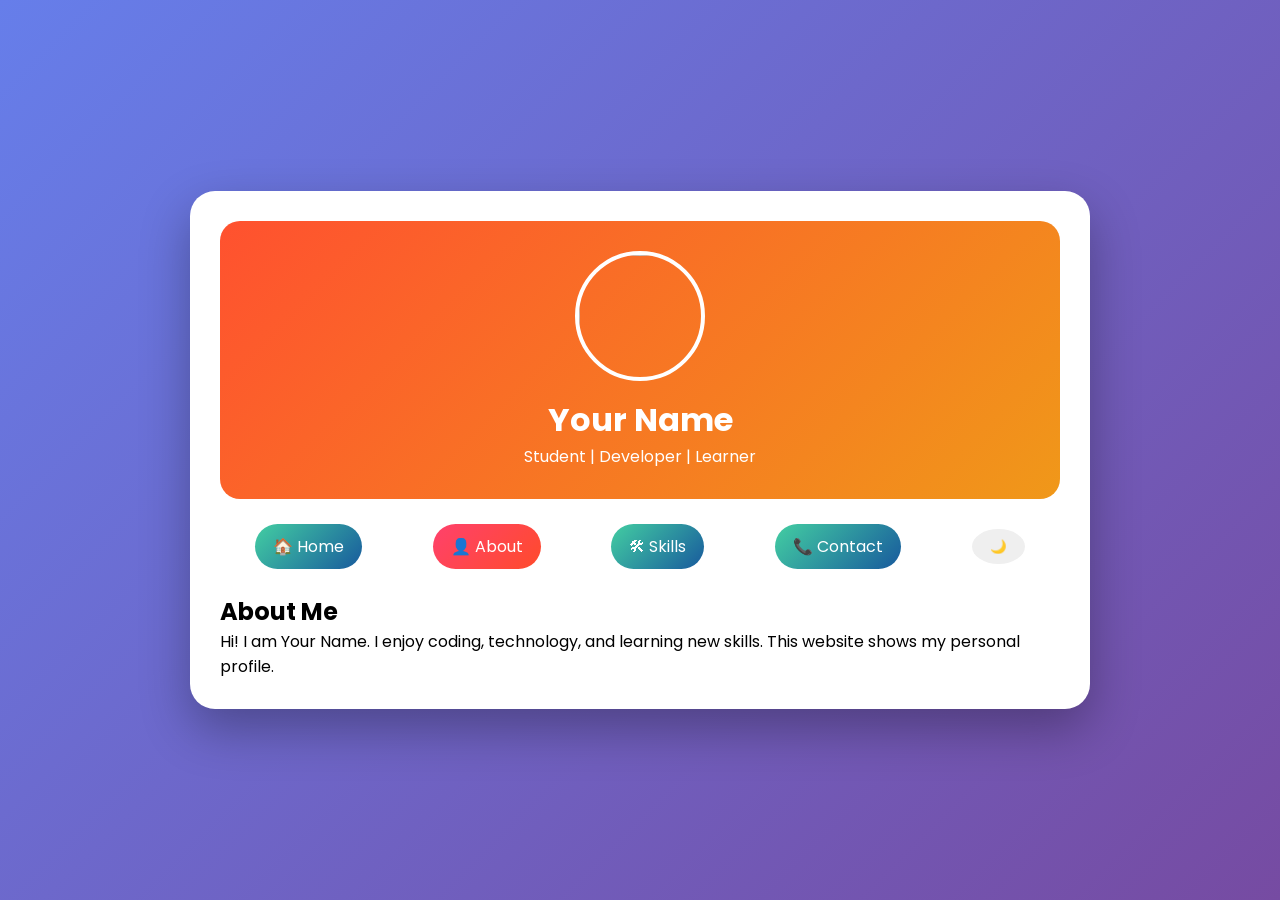
==== about.html @ e42b8ecc "Add files via upload" ====
<!DOCTYPE html>
<html lang="en">
<head>
    <meta charset="UTF-8">
    <title>About | Personal Website</title>
    <link rel="stylesheet" href="style.css">
</head>
<body>

<div class="container">

<header>
    <img src="profile.jpg" class="profile-pic">
    <h1>Your Name</h1>
    <p>Student | Developer | Learner</p>
</header>

<nav>
    <a href="index.html">🏠 Home</a>
    <a class="active" href="about.html">👤 About</a>
    <a href="skills.html">🛠 Skills</a>
    <a href="contact.html">📞 Contact</a>
    <button onclick="toggleDarkMode()">🌙</button>
</nav>

<section>
    <h2>About Me</h2>
    <p>
        Hi! I am Your Name. I enjoy coding, technology, and learning new skills.
        This website shows my personal profile.
    </p>
</section>

</div>

<script src="script.js"></script>
</body>
</html>
---- style.css ----
@import url('https://fonts.googleapis.com/css2?family=Poppins:wght@300;400;600&display=swap');

* {
    margin: 0;
    padding: 0;
    box-sizing: border-box;
}

body {
    font-family: 'Poppins', sans-serif;
    background: linear-gradient(135deg, #667eea, #764ba2);
    min-height: 100vh;
    display: flex;
    justify-content: center;
    align-items: center;
    transition: 0.4s;
}

body.dark {
    background: #121212;
}

.container {
    background: white;
    width: 90%;
    max-width: 900px;
    border-radius: 25px;
    padding: 30px;
    box-shadow: 0 20px 50px rgba(0,0,0,0.3);
}

body.dark .container {
    background: #1e1e1e;
    color: white;
}

header {
    text-align: center;
    background: linear-gradient(135deg, #ff512f, #f09819);
    color: white;
    padding: 30px;
    border-radius: 20px;
}

.profile-pic {
    width: 130px;
    height: 130px;
    border-radius: 50%;
    border: 4px solid white;
    object-fit: cover;
    margin-bottom: 15px;
}

nav {
    display: flex;
    justify-content: space-around;
    align-items: center;
    margin: 25px 0;
    flex-wrap: wrap;
}

nav a {
    text-decoration: none;
    color: white;
    background: linear-gradient(135deg, #43cea2, #185a9d);
    padding: 10px 18px;
    border-radius: 30px;
}

nav a.active {
    background: linear-gradient(135deg, #ff416c, #ff4b2b);
}

nav button {
    border: none;
    padding: 10px 18px;
    border-radius: 50%;
    cursor: pointer;
}

section {
    margin-top: 20px;
}

.skill {
    margin: 15px 0;
}

.bar {
    background: #ddd;
    border-radius: 20px;
    overflow: hidden;
}

.bar div {
    height: 14px;
    background: linear-gradient(135deg, #667eea, #764ba2);
}
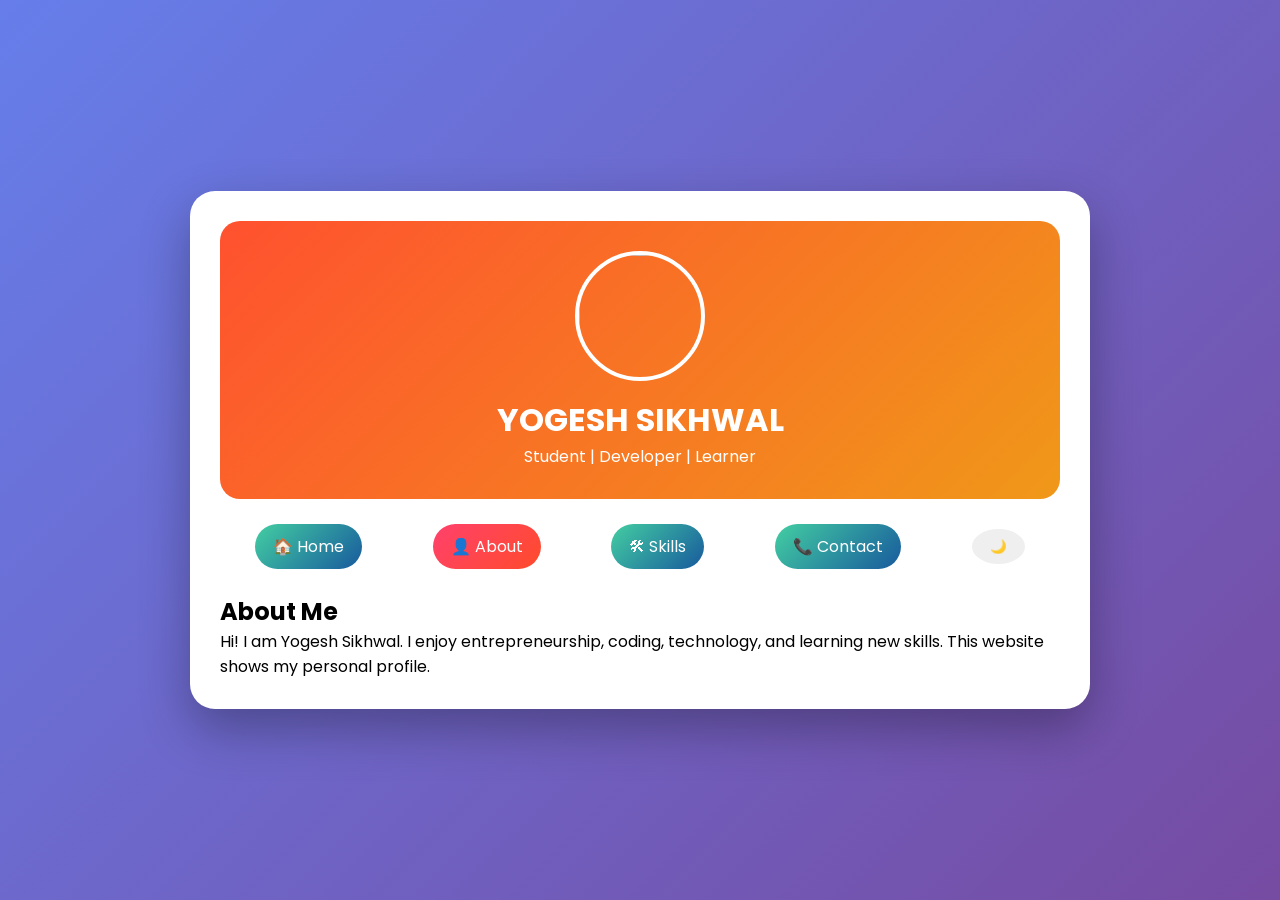
==== commit 8d7c3741: "Add files via upload" ====
--- a/about.html
+++ b/about.html
@@ -11,7 +11,7 @@
 
 <header>
     <img src="profile.jpg" class="profile-pic">
-    <h1>Your Name</h1>
+    <h1>YOGESH SIKHWAL</h1>
     <p>Student | Developer | Learner</p>
 </header>
 
@@ -26,7 +26,7 @@
 <section>
     <h2>About Me</h2>
     <p>
-        Hi! I am Your Name. I enjoy coding, technology, and learning new skills.
+        Hi! I am Yogesh Sikhwal. I enjoy entrepreneurship, coding, technology, and learning new skills.
         This website shows my personal profile.
     </p>
 </section>
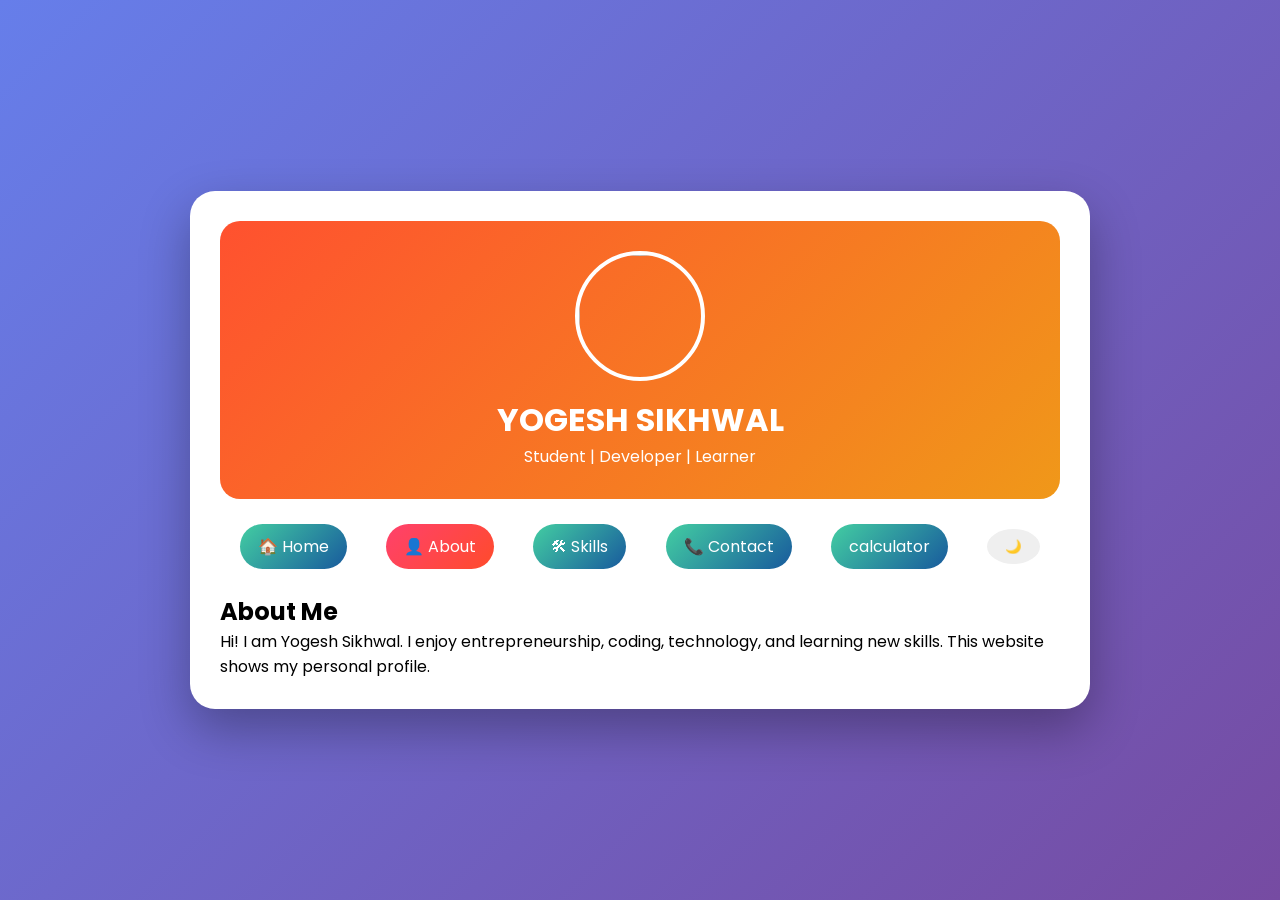
==== commit a2533ce1: "Add files via upload" ====
--- a/about.html
+++ b/about.html
@@ -20,6 +20,7 @@
     <a class="active" href="about.html">👤 About</a>
     <a href="skills.html">🛠 Skills</a>
     <a href="contact.html">📞 Contact</a>
+    <a href="calculator.html">calculator</a>
     <button onclick="toggleDarkMode()">🌙</button>
 </nav>
 
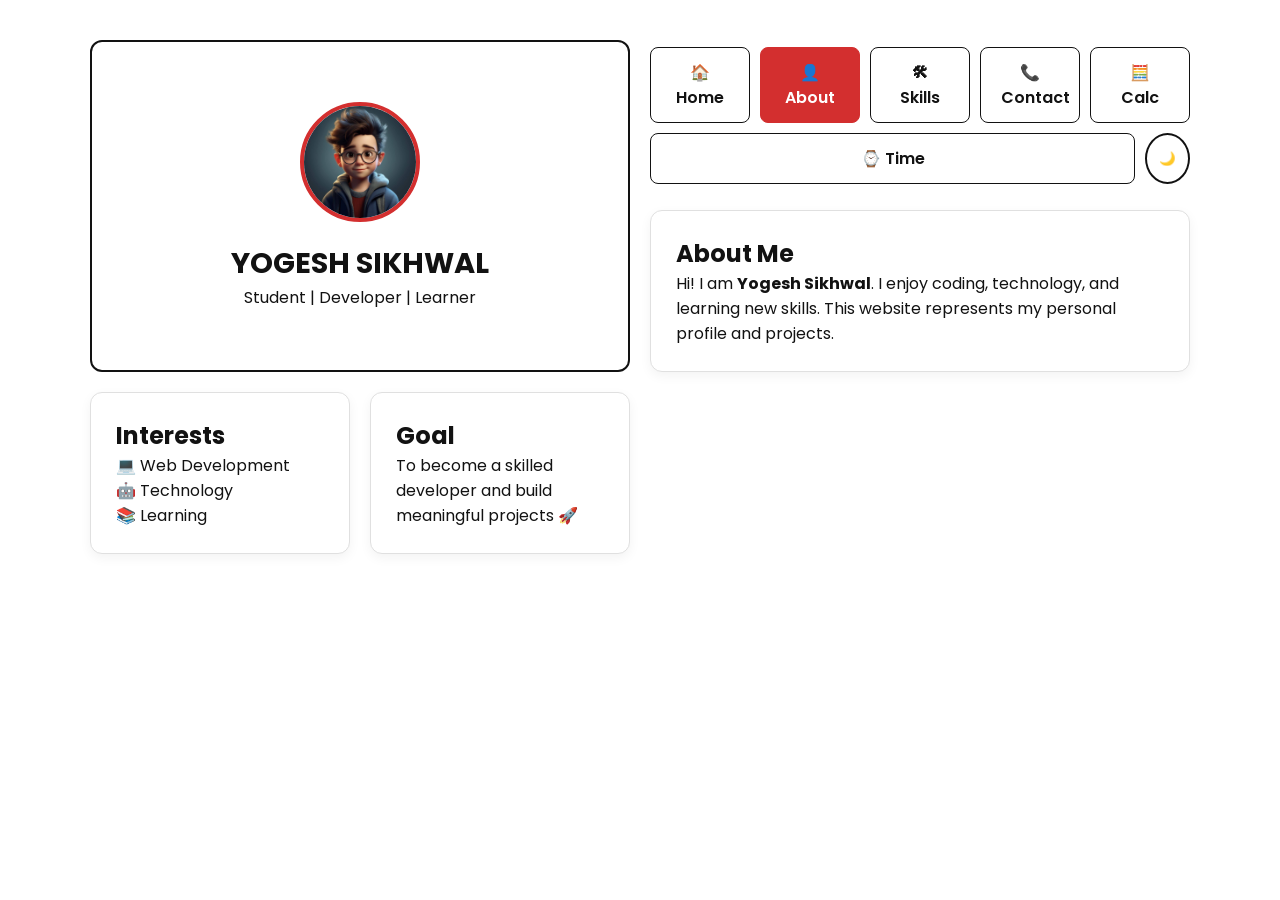
==== commit 06b5dc2b: "Add files via upload" ====
--- a/about.html
+++ b/about.html
@@ -2,38 +2,51 @@
 <html lang="en">
 <head>
     <meta charset="UTF-8">
-    <title>About | Personal Website</title>
+    <meta name="viewport" content="width=device-width, initial-scale=1.0">
+    <title>About | Yogesh Sikhwal</title>
     <link rel="stylesheet" href="style.css">
 </head>
 <body>
 
-<div class="container">
+    <div class="container">
 
-<header>
-    <img src="profile.jpg" class="profile-pic">
-    <h1>YOGESH SIKHWAL</h1>
-    <p>Student | Developer | Learner</p>
-</header>
+        <header>
+            <img src="profile.jpg" class="profile-pic" alt="Profile Photo">
+            <h1>YOGESH SIKHWAL</h1>
+            <p>Student | Developer | Learner</p>
+        </header>
 
-<nav>
-    <a href="index.html">🏠 Home</a>
-    <a class="active" href="about.html">👤 About</a>
-    <a href="skills.html">🛠 Skills</a>
-    <a href="contact.html">📞 Contact</a>
-    <a href="calculator.html">calculator</a>
-    <button onclick="toggleDarkMode()">🌙</button>
-</nav>
+        <nav>
+            <a href="index.html">🏠 Home</a>
+            <a class="active" href="about.html">👤 About</a>
+            <a href="skills.html">🛠 Skills</a>
+            <a href="contact.html">📞 Contact</a>
+            <a href="calculator.html">🧮 Calc</a>
+            <a href="clock.html">⌚ Time</a>
+            <button onclick="toggleDarkMode()">🌙</button>
+        </nav>
 
-<section>
-    <h2>About Me</h2>
-    <p>
-        Hi! I am Yogesh Sikhwal. I enjoy entrepreneurship, coding, technology, and learning new skills.
-        This website shows my personal profile.
-    </p>
-</section>
+        <section class="wide">
+            <h2>About Me</h2>
+            <p>
+                Hi! I am <strong>Yogesh Sikhwal</strong>.  
+                I enjoy coding, technology, and learning new skills.
+                This website represents my personal profile and projects.
+            </p>
+        </section>
 
-</div>
+        <section>
+            <h2>Interests</h2>
+            <p>💻 Web Development<br>🤖 Technology<br>📚 Learning</p>
+        </section>
 
-<script src="script.js"></script>
+        <section>
+            <h2>Goal</h2>
+            <p>To become a skilled developer and build meaningful projects 🚀</p>
+        </section>
+
+    </div>
+
+    <script src="script.js"></script>
 </body>
 </html>
--- a/style.css
+++ b/style.css
@@ -1,4 +1,15 @@
-@import url('https://fonts.googleapis.com/css2?family=Poppins:wght@300;400;600&display=swap');
+@import url('https://fonts.googleapis.com/css2?family=Poppins:wght@300;400;600;700&display=swap');
+
+:root {
+    /* Color Palette Variables */
+    --bg-color: #ffffff;
+    --text-main: #121212;
+    --text-secondary: #555555;
+    --accent-blue: #0056b3;
+    --accent-red: #d32f2f;
+    --border-color: #e0e0e0;
+    --card-shadow: 0 4px 12px rgba(0, 0, 0, 0.05);
+}
 
 * {
     margin: 0;
@@ -8,92 +19,195 @@
 
 body {
     font-family: 'Poppins', sans-serif;
-    background: linear-gradient(135deg, #667eea, #764ba2);
+    background-color: var(--bg-color);
+    color: var(--text-main);
     min-height: 100vh;
+    padding: 40px 20px;
     display: flex;
     justify-content: center;
+    align-items: flex-start; /* Aligns to top rather than center for long content */
+}
+
+/* Main Grid Layout */
+.container {
+    background: transparent;
+    width: 100%;
+    max-width: 1100px;
+    /* This creates the "Different Sizes" effect */
+    display: grid;
+    grid-template-columns: repeat(4, 1fr); /* 4 Column Grid */
+    grid-auto-rows: minmax(150px, auto);
+    gap: 20px;
+    box-shadow: none; /* Removed the old container shadow */
+    border-radius: 0;
+    padding: 0;
+}
+
+/* GRID SPANS 
+   Apply these classes to your HTML sections to change their sizes
+*/
+header {
+    grid-column: span 2; /* Header takes 2 columns */
+    grid-row: span 2;    /* Header is taller */
+}
+
+nav {
+    grid-column: span 2; /* Nav takes 2 columns */
+    align-self: center;
+}
+
+section {
+    grid-column: span 1; /* Default sections are small squares */
+    background: white;
+    border: 1px solid var(--border-color);
+    border-radius: 12px;
+    padding: 25px;
+    box-shadow: var(--card-shadow);
+    transition: transform 0.3s ease, border-color 0.3s ease;
+}
+
+/* Special sizing for specific sections (add class="wide" or "tall" to HTML) */
+section.wide {
+    grid-column: span 2;
+}
+
+section.tall {
+    grid-row: span 2;
+}
+
+/* Hover Effects for Cards */
+section:hover, header:hover {
+    transform: translateY(-5px);
+    border-color: var(--accent-blue);
+}
+
+/* Header Styling */
+header {
+    background: #ffffff;
+    border: 2px solid var(--text-main); /* Bold black border */
+    border-radius: 12px;
+    display: flex;
+    flex-direction: column;
+    justify-content: center;
     align-items: center;
-    transition: 0.4s;
-}
-
-body.dark {
-    background: #121212;
-}
-
-.container {
-    background: white;
-    width: 90%;
-    max-width: 900px;
-    border-radius: 25px;
+    text-align: center;
     padding: 30px;
-    box-shadow: 0 20px 50px rgba(0,0,0,0.3);
-}
-
-body.dark .container {
-    background: #1e1e1e;
-    color: white;
-}
-
-header {
-    text-align: center;
-    background: linear-gradient(135deg, #ff512f, #f09819);
-    color: white;
-    padding: 30px;
-    border-radius: 20px;
+    color: var(--text-main);
 }
 
 .profile-pic {
-    width: 130px;
-    height: 130px;
+    width: 120px;
+    height: 120px;
     border-radius: 50%;
-    border: 4px solid white;
+    border: 4px solid var(--accent-red); /* Red border for profile */
     object-fit: cover;
-    margin-bottom: 15px;
-}
-
+    margin-bottom: 20px;
+}
+
+header h1 {
+    font-size: 1.8rem;
+    font-weight: 700;
+}
+
+/* Navigation Styling */
 nav {
     display: flex;
-    justify-content: space-around;
-    align-items: center;
-    margin: 25px 0;
     flex-wrap: wrap;
+    gap: 10px;
+    background: transparent;
+    padding: 0;
 }
 
 nav a {
+    flex: 1;
+    text-align: center;
     text-decoration: none;
+    color: var(--text-main);
+    background: white;
+    border: 1px solid var(--text-main);
+    padding: 12px 20px;
+    border-radius: 8px;
+    font-weight: 600;
+    transition: all 0.3s ease;
+    min-width: 100px;
+}
+
+nav a:hover {
+    background: var(--accent-blue);
     color: white;
-    background: linear-gradient(135deg, #43cea2, #185a9d);
-    padding: 10px 18px;
-    border-radius: 30px;
+    border-color: var(--accent-blue);
 }
 
 nav a.active {
-    background: linear-gradient(135deg, #ff416c, #ff4b2b);
-}
-
+    background: var(--accent-red);
+    color: white;
+    border-color: var(--accent-red);
+}
+
+/* Dark Mode Toggle Button (Styled as a minimal circle) */
 nav button {
-    border: none;
-    padding: 10px 18px;
+    border: 2px solid var(--text-main);
+    background: white;
+    color: var(--text-main);
+    padding: 12px;
     border-radius: 50%;
     cursor: pointer;
-}
-
-section {
-    margin-top: 20px;
-}
-
+    font-weight: bold;
+    transition: 0.3s;
+}
+
+nav button:hover {
+    background: var(--text-main);
+    color: white;
+}
+
+/* Skills Section Styling */
 .skill {
-    margin: 15px 0;
+    margin: 20px 0;
+}
+
+.skill h3 {
+    font-size: 0.9rem;
+    color: var(--text-secondary);
+    margin-bottom: 8px;
+    text-transform: uppercase;
+    letter-spacing: 1px;
 }
 
 .bar {
-    background: #ddd;
-    border-radius: 20px;
+    background: #f0f0f0;
+    border-radius: 4px;
+    height: 10px;
     overflow: hidden;
+    width: 100%;
 }
 
 .bar div {
-    height: 14px;
-    background: linear-gradient(135deg, #667eea, #764ba2);
-}
-
+    height: 100%;
+    background: var(--accent-blue); /* Default Blue */
+    width: 0%; /* Allow JS to animate this */
+    transition: width 1s ease;
+}
+
+/* Alternate color for bars using :nth-child or specific classes */
+.skill:nth-child(even) .bar div {
+    background: var(--accent-red);
+}
+
+/* Responsive Design for Mobile */
+@media (max-width: 768px) {
+    .container {
+        grid-template-columns: 1fr; /* Stack everything on mobile */
+        gap: 15px;
+    }
+
+    header, nav, section.wide, section.tall {
+        grid-column: span 1;
+        grid-row: span 1;
+    }
+    
+    nav {
+        flex-direction: row;
+        justify-content: space-between;
+    }
+}
